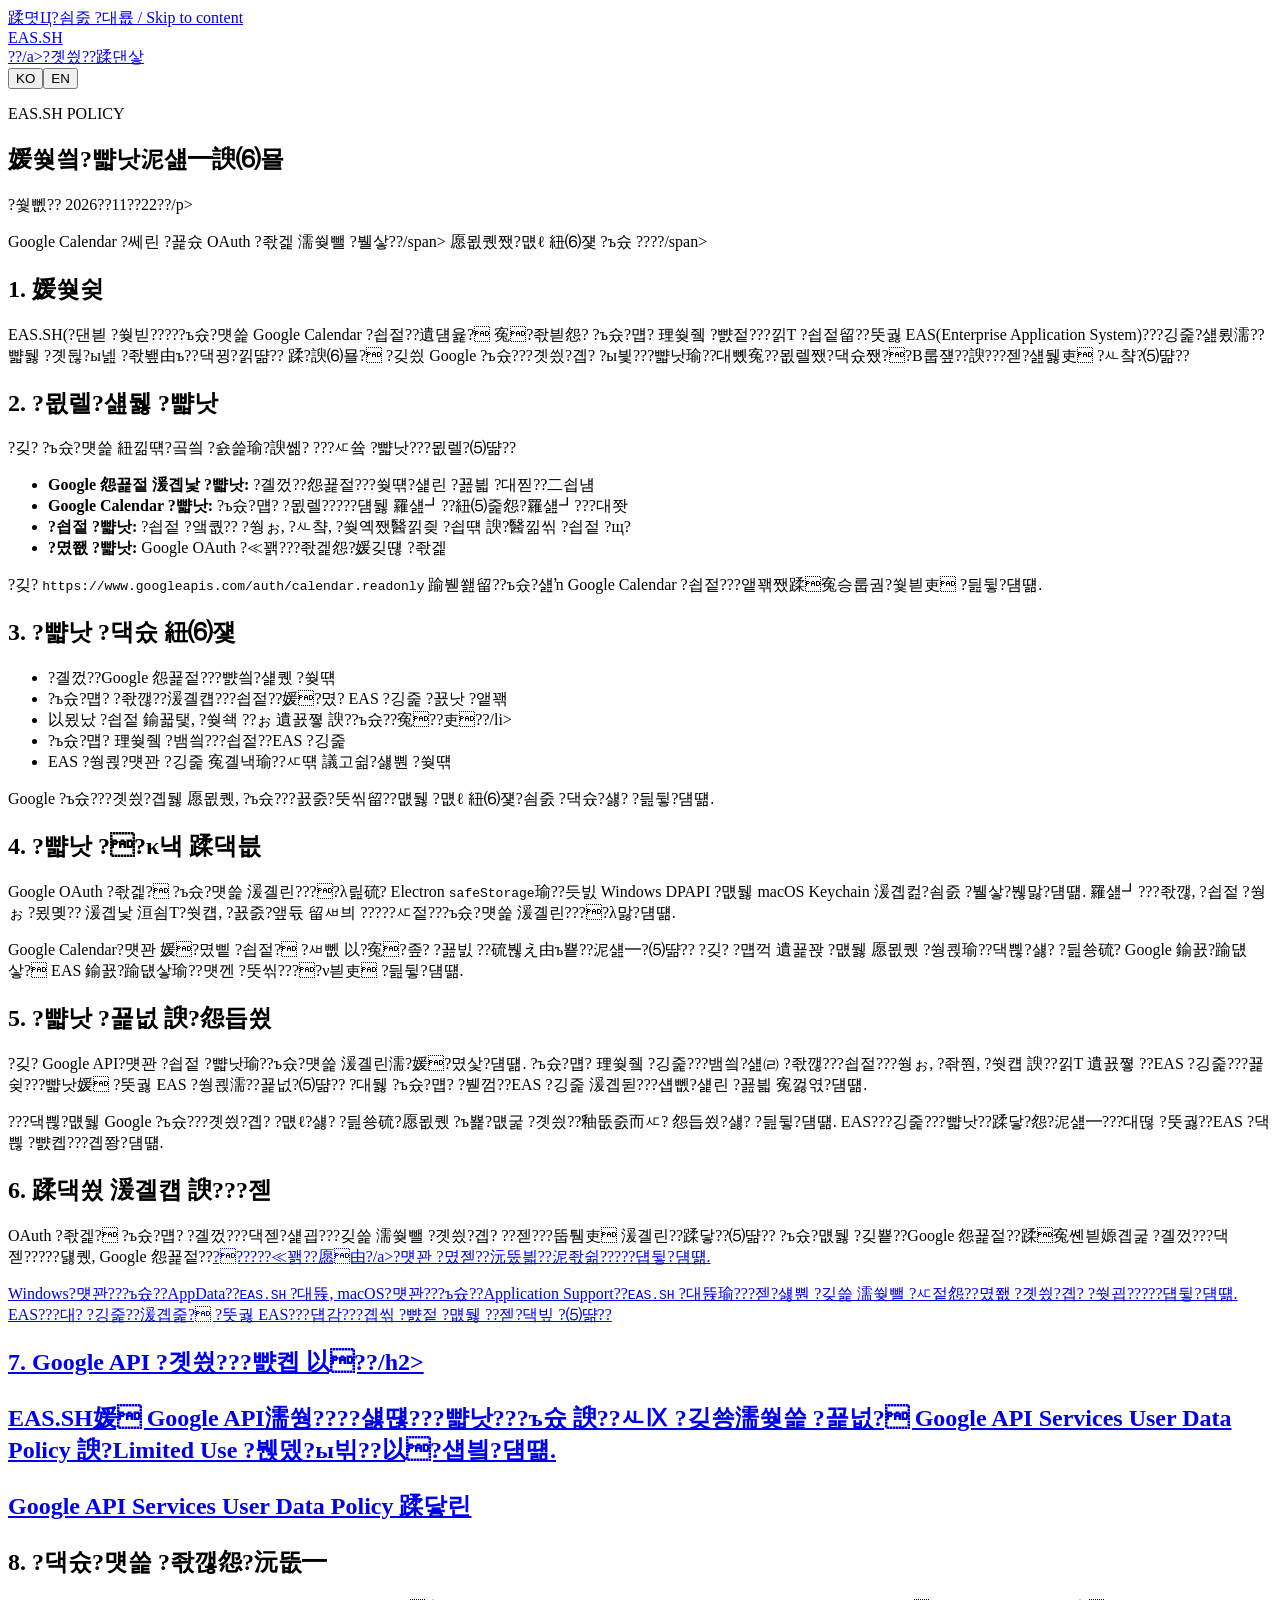
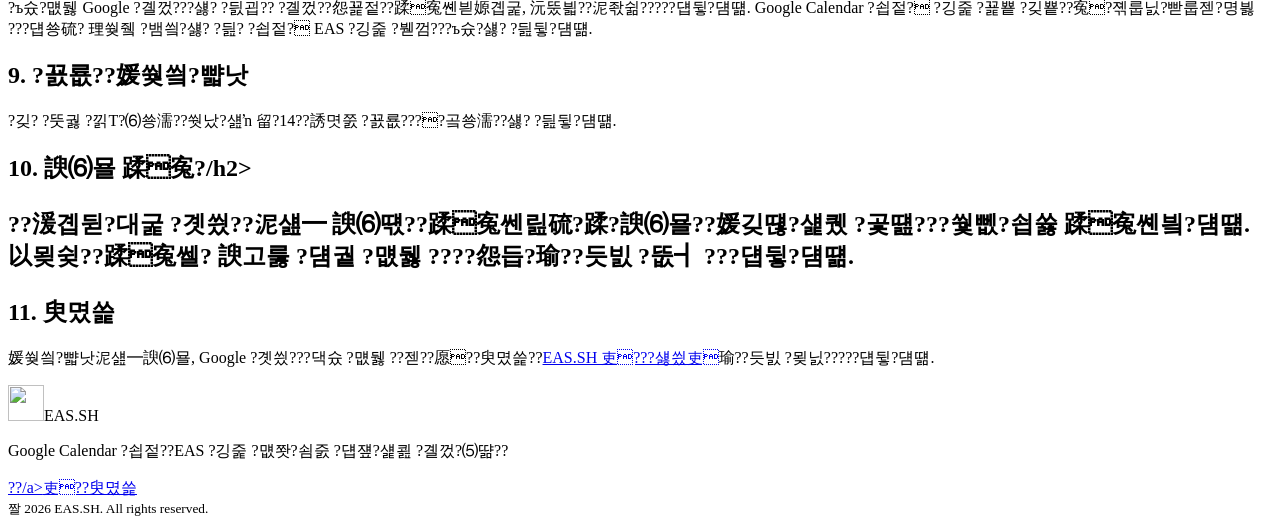
==== privacy/index.html @ 0709ac8d "Publish bilingual EAS.SH privacy policy" ====
<!doctype html>
<html lang="ko">
<head>
  <meta charset="utf-8">
  <meta name="viewport" content="width=device-width, initial-scale=1">
  <meta name="description" content="EAS.SH 媛쒖씤?뺣낫泥섎━諛⑹묠 諛?Privacy Policy">
  <meta name="theme-color" content="#071b48">
  <title>媛쒖씤?뺣낫泥섎━諛⑹묠 쨌 Privacy Policy ??EAS.SH</title>
  <link rel="icon" href="../assets/eas-sh.png">
  <link rel="stylesheet" href="../styles.css">
  <script defer src="../site.js"></script>
</head>
<body class="policy-page">
  <a class="skip-link" href="#main">蹂몃Ц?쇰줈 ?대룞 / Skip to content</a>
  <header class="site-header">
    <a class="brand" href="../" aria-label="EAS.SH ??><img src="../assets/eas-sh.png" alt="" width="42" height="42"><span>EAS.SH</span></a>
    <nav aria-label="二쇱슂 硫붾돱"><a href="../" data-ko="?? data-en="Home">??/a><a href="../#security" data-ko="?곗씠??蹂댄샇" data-en="Data protection">?곗씠??蹂댄샇</a></nav>
    <div class="language-switch" role="group" aria-label="Language"><button type="button" data-set-language="ko" aria-pressed="true">KO</button><button type="button" data-set-language="en" aria-pressed="false">EN</button></div>
  </header>

  <main id="main" class="policy-shell">
    <aside class="policy-aside">
      <p class="eyebrow">EAS.SH POLICY</p>
      <h1 data-ko="媛쒖씤?뺣낫泥섎━諛⑹묠" data-en="Privacy Policy">媛쒖씤?뺣낫泥섎━諛⑹묠</h1>
      <p data-ko="?쒗뻾?? 2026??11??22?? data-en="Effective: November 22, 2026">?쒗뻾?? 2026??11??22??/p>
      <div class="policy-summary">
        <span data-ko="Google Calendar ?쎄린 ?꾩슜" data-en="Read-only Google Calendar">Google Calendar ?쎄린 ?꾩슜</span>
        <span data-ko="OAuth ?좏겙 濡쒖뺄 ?뷀샇?? data-en="Locally encrypted OAuth token">OAuth ?좏겙 濡쒖뺄 ?뷀샇??/span>
        <span data-ko="愿묎퀬쨌?먮ℓ 紐⑹쟻 ?ъ슜 ???? data-en="No advertising or sale of data">愿묎퀬쨌?먮ℓ 紐⑹쟻 ?ъ슜 ????/span>
      </div>
    </aside>

    <article class="policy-content" data-language="ko">
      <section><h2>1. 媛쒖슂</h2><p>EAS.SH(?댄븯 ?쒖빋?????ъ슜?먯쓽 Google Calendar ?쇱젙??遺덈윭? 寃?좏븯怨? ?ъ슜?먭? 理쒖쥌 ?뺤젙???낅Т ?쇱젙留??뚯궗 EAS(Enterprise Application System)???깅줉?섎룄濡??뺣뒗 ?곗뒪?ы넲 ?좏뵆由ъ??댁뀡?낅땲?? 蹂?諛⑹묠? ?깆씠 Google ?ъ슜???곗씠?곕? ?ы븿???뺣낫瑜??대뼸寃??묎렐쨌?댁슜쨌??Β룹쟾??諛???젣?섎뒗吏 ?ㅻ챸?⑸땲??</p></section>
      <section><h2>2. ?묎렐?섎뒗 ?뺣낫</h2><p>?깆? ?ъ슜?먯쓽 紐낆떆?곸씤 ?숈쓽瑜?諛쏆? ???ㅼ쓬 ?뺣낫???묎렐?⑸땲??</p><ul><li><strong>Google 怨꾩젙 湲곕낯 ?뺣낫:</strong> ?곌껐??怨꾩젙???쒖떆?섍린 ?꾪븳 ?대찓??二쇱냼</li><li><strong>Google Calendar ?뺣낫:</strong> ?ъ슜?먭? ?묎렐?????덈뒗 罹섎┛??紐⑸줉怨?罹섎┛???대쫫</li><li><strong>?쇱젙 ?뺣낫:</strong> ?쇱젙 ?앸퀎?? ?쒕ぉ, ?ㅻ챸, ?쒖옉쨌醫낅즺 ?쇱떆 諛?醫낆씪 ?쇱젙 ?щ?</li><li><strong>?몄쬆 ?뺣낫:</strong> Google OAuth ?≪꽭???좏겙怨?媛깆떊 ?좏겙</li></ul><p>?깆? <code>https://www.googleapis.com/auth/calendar.readonly</code> 踰붿쐞留??ъ슜?섎ŉ Google Calendar ?쇱젙???앹꽦쨌蹂寃승룹궘?쒗븯吏 ?딆뒿?덈떎.</p></section>
      <section><h2>3. ?뺣낫 ?댁슜 紐⑹쟻</h2><ul><li>?곌껐??Google 怨꾩젙???뺤씤?섍퀬 ?쒖떆</li><li>?ъ슜?먭? ?좏깮??湲곌컙???쇱젙??媛?몄? EAS ?깅줉 ?꾨낫 ?앹꽦</li><li>以묐났 ?쇱젙 鍮꾧탳, ?쒖쇅 ??ぉ 遺꾨쪟 諛??ъ슜??寃??吏??/li><li>?ъ슜?먭? 理쒖쥌 ?뱀씤???쇱젙??EAS ?깅줉</li><li>EAS ?쒕쾭?먯꽌 ?깅줉 寃곌낵瑜??ㅼ떆 議고쉶?섏뿬 ?쒖떆</li></ul><p>Google ?ъ슜???곗씠?곕뒗 愿묎퀬, ?ъ슜???꾨줈?뚯씪留??먮뒗 ?먮ℓ 紐⑹쟻?쇰줈 ?댁슜?섏? ?딆뒿?덈떎.</p></section>
      <section><h2>4. ?뺣낫 ??κ낵 蹂댁븞</h2><p>Google OAuth ?좏겙? ?ъ슜?먯쓽 湲곌린????λ릺硫? Electron <code>safeStorage</code>瑜??듯빐 Windows DPAPI ?먮뒗 macOS Keychain 湲곕컲?쇰줈 ?뷀샇?붾맗?덈떎. 罹섎┛???좏깮, ?쇱젙 ?쒕ぉ ?묐몢?? 湲곕낯 洹쇰Т?쒓컙, ?꾨줈?앺듃 留ㅽ븨 ?????ㅼ젙???ъ슜?먯쓽 湲곌린????λ맗?덈떎.</p><p>Google Calendar?먯꽌 媛?몄삩 ?쇱젙? ?ㅽ뻾 以?寃?좊? ?꾪빐 ??硫붾え由ъ뿉??泥섎━?⑸땲?? ?깆? ?먭꺽 遺꾩꽍 ?먮뒗 愿묎퀬 ?쒕쾭瑜??댁쁺?섏? ?딆쑝硫? Google 鍮꾨?踰덊샇? EAS 鍮꾨?踰덊샇瑜??먯껜 ?뚯씪????ν븯吏 ?딆뒿?덈떎.</p></section>
      <section><h2>5. ?뺣낫 ?꾩넚 諛?怨듭쑀</h2><p>?깆? Google API?먯꽌 ?쇱젙 ?뺣낫瑜??ъ슜?먯쓽 湲곌린濡?媛?몄샃?덈떎. ?ъ슜?먭? 理쒖쥌 ?깅줉???뱀씤?섎㈃ ?좏깮???쇱젙???쒕ぉ, ?좎쭨, ?쒓컙 諛??낅Т 遺꾨쪟 ??EAS ?깅줉???꾩슂???뺣낫媛 ?뚯궗 EAS ?쒕쾭濡??꾩넚?⑸땲?? ?대뒗 ?ъ슜?먭? ?붿껌??EAS ?깅줉 湲곕뒫???섑뻾?섍린 ?꾪븳 寃껋엯?덈떎.</p><p>???댁쁺?먮뒗 Google ?ъ슜???곗씠?곕? ?먮ℓ?섏? ?딆쑝硫?愿묎퀬 ?ъ뾽?먮굹 ?곗씠??釉뚮줈而ㅼ? 怨듭쑀?섏? ?딆뒿?덈떎. EAS???깅줉???뺣낫??蹂닿?怨?泥섎━???대떦 ?뚯궗??EAS ?댁쁺 ?뺤콉???곕쫭?덈떎.</p></section>
      <section><h2>6. 蹂댁쑀 湲곌컙 諛???젣</h2><p>OAuth ?좏겙? ?ъ슜?먭? ?곌껐???댁젣?섍굅???깆쓽 濡쒖뺄 ?곗씠?곕? ??젣???뚭퉴吏 湲곌린??蹂닿??⑸땲?? ?ъ슜?먮뒗 ?깆뿉??Google 怨꾩젙??蹂寃쏀븯嫄곕굹 ?곌껐???댁젣?????덇퀬, Google 怨꾩젙??<a href="https://myaccount.google.com/permissions">??????≪꽭??愿由?/a>?먯꽌 ?몄젣??沅뚰븳??泥좏쉶?????덉뒿?덈떎.</p><p>Windows?먯꽌???ъ슜??AppData??<code>EAS.SH</code> ?대뜑, macOS?먯꽌???ъ슜??Application Support??<code>EAS.SH</code> ?대뜑瑜???젣?섏뿬 ?깆쓽 濡쒖뺄 ?ㅼ젙怨??몄쬆 ?곗씠?곕? ?쒓굅?????덉뒿?덈떎. EAS???대? ?깅줉??湲곕줉? ?뚯궗 EAS???덉감???곕씪 ?뺤젙 ?먮뒗 ??젣?댁빞 ?⑸땲??</p></section>
      <section><h2>7. Google API ?곗씠???뺤콉 以??/h2><p>EAS.SH媛 Google API濡쒕????섏떊???뺣낫???ъ슜 諛??ㅻⅨ ?깆쑝濡쒖쓽 ?꾩넚? Google API Services User Data Policy 諛?Limited Use ?붽뎄?ы빆??以?섑빀?덈떎.</p><p><a href="https://developers.google.com/terms/api-services-user-data-policy">Google API Services User Data Policy 蹂닿린</a></p></section>
      <section><h2>8. ?댁슜?먯쓽 ?좏깮怨?沅뚮━</h2><p>?ъ슜?먮뒗 Google ?곌껐???섏? ?딄굅?? ?곌껐??怨꾩젙??蹂寃쏀븯嫄곕굹, 沅뚰븳??泥좏쉶?????덉뒿?덈떎. Google Calendar ?쇱젙? ?깅줉 ?꾩뿉 ?깆뿉??寃?졖룹닔?빧룹젣?명븷 ???덉쑝硫? 理쒖쥌 ?뱀씤?섏? ?딆? ?쇱젙? EAS ?깅줉 ?붿껌???ъ슜?섏? ?딆뒿?덈떎.</p></section>
      <section><h2>9. ?꾨룞??媛쒖씤?뺣낫</h2><p>?깆? ?뚯궗 ?낅Т?⑹쑝濡??쒓났?섎ŉ 留?14??誘몃쭔 ?꾨룞????곸쑝濡??섏? ?딆뒿?덈떎.</p></section>
      <section><h2>10. 諛⑹묠 蹂寃?/h2><p>??湲곕뒫?대굹 ?곗씠??泥섎━ 諛⑹떇??蹂寃쎈릺硫?蹂?諛⑹묠??媛깆떊?섍퀬 ?곷떒???쒗뻾?쇱쓣 蹂寃쏀빀?덈떎. 以묒슂??蹂寃쎌? 諛고룷 ?덈궡 ?먮뒗 ????怨듭?瑜??듯빐 ?뚮┫ ???덉뒿?덈떎.</p></section>
      <section><h2>11. 臾몄쓽</h2><p>媛쒖씤?뺣낫泥섎━諛⑹묠, Google ?곗씠???댁슜 ?먮뒗 ??젣??愿??臾몄쓽??<a href="https://github.com/yurimheo/EAS-SH-Docs/issues">EAS.SH 吏???섏씠吏</a>瑜??듯빐 ?묒닔?????덉뒿?덈떎.</p></section>
    </article>

    <article class="policy-content" data-language="en" hidden>
      <section><h2>1. Overview</h2><p>EAS.SH (the ?쏛pp?? is a desktop application that helps users import and review Google Calendar events and submit only the work schedules they explicitly approve to their company Enterprise Application System (?쏣AS??. This Policy explains how the App accesses, uses, stores, transfers, and deletes information, including Google user data.</p></section>
      <section><h2>2. Information We Access</h2><p>After the user provides explicit consent, the App accesses:</p><ul><li><strong>Basic Google account information:</strong> the email address used to identify the connected account</li><li><strong>Google Calendar information:</strong> calendar lists and names available to the user</li><li><strong>Event information:</strong> event identifiers, titles, descriptions, start and end times, and all-day status</li><li><strong>Authentication information:</strong> Google OAuth access and refresh tokens</li></ul><p>The App uses only the <code>https://www.googleapis.com/auth/calendar.readonly</code> scope and does not create, modify, or delete Google Calendar events.</p></section>
      <section><h2>3. How We Use Information</h2><ul><li>Identify and display the connected Google account</li><li>Import events from a user-selected calendar and date range</li><li>Prepare EAS candidates and assist with duplicate checks, exclusions, and review</li><li>Submit schedules expressly approved by the user to EAS</li><li>Retrieve and display the resulting registration status from EAS</li></ul><p>Google user data is not used for advertising, user profiling, or sale.</p></section>
      <section><h2>4. Storage and Security</h2><p>Google OAuth tokens are stored on the user?셲 device and encrypted through Electron <code>safeStorage</code>, backed by Windows DPAPI or macOS Keychain. App preferences?봧ncluding the selected calendar, event prefix, default working hours, and project mappings?봞re also stored on the user?셲 device.</p><p>Imported Google Calendar events are processed in application memory for review during use. The App does not operate analytics or advertising servers and does not save Google or EAS passwords in its own files.</p></section>
      <section><h2>5. Transfers and Sharing</h2><p>The App retrieves event data from Google APIs directly to the user?셲 device. When the user approves final submission, information required for EAS registration?봲uch as the selected event title, date, time, and work classification?봧s transferred to the company EAS server to perform the function requested by the user.</p><p>Google user data is not sold or shared with advertisers or data brokers. Information registered in EAS is retained and processed under the applicable company EAS policy.</p></section>
      <section><h2>6. Retention and Deletion</h2><p>OAuth tokens remain on the device until the user disconnects the account or removes the App?셲 local data. Users can change or disconnect their Google account in the App and revoke access at any time through <a href="https://myaccount.google.com/permissions">Google Account third-party access settings</a>.</p><p>To remove local settings and authentication data, delete the <code>EAS.SH</code> folder under the user?셲 AppData directory on Windows or Application Support directory on macOS. Records already submitted to EAS must be corrected or deleted under the company?셲 EAS process.</p></section>
      <section><h2>7. Google API Data Policy</h2><p>EAS.SH?셲 use and transfer to any other app of information received from Google APIs will adhere to the Google API Services User Data Policy, including the Limited Use requirements.</p><p><a href="https://developers.google.com/terms/api-services-user-data-policy">View the Google API Services User Data Policy</a></p></section>
      <section><h2>8. User Choice and Control</h2><p>Users may choose not to connect Google, change the connected account, or revoke access. Calendar events can be reviewed, edited, or excluded before registration. Events that the user does not finally approve are not used in an EAS submission request.</p></section>
      <section><h2>9. Children?셲 Privacy</h2><p>The App is provided for workplace use and is not directed to children under 14.</p></section>
      <section><h2>10. Changes to This Policy</h2><p>If App functionality or data practices change, this Policy will be updated and the effective date above will be revised. Material changes may also be communicated through distribution notices or in-App messaging.</p></section>
      <section><h2>11. Contact</h2><p>Questions about this Policy, Google data use, or deletion requests can be submitted through the <a href="https://github.com/yurimheo/EAS-SH-Docs/issues">EAS.SH support page</a>.</p></section>
    </article>
  </main>

  <footer>
    <div class="brand"><img src="../assets/eas-sh.png" alt="" width="36" height="36"><span>EAS.SH</span></div>
    <p data-ko="Google Calendar ?쇱젙??EAS ?깅줉 ?먮쫫?쇰줈 ?덉쟾?섍쾶 ?곌껐?⑸땲??" data-en="A careful bridge from Google Calendar to your EAS workflow.">Google Calendar ?쇱젙??EAS ?깅줉 ?먮쫫?쇰줈 ?덉쟾?섍쾶 ?곌껐?⑸땲??</p>
    <div><a href="../" data-ko="?? data-en="Home">??/a><a href="https://github.com/yurimheo/EAS-SH-Docs/issues" data-ko="吏??臾몄쓽" data-en="Support">吏??臾몄쓽</a></div>
    <small>짤 2026 EAS.SH. All rights reserved.</small>
  </footer>
</body>
</html>
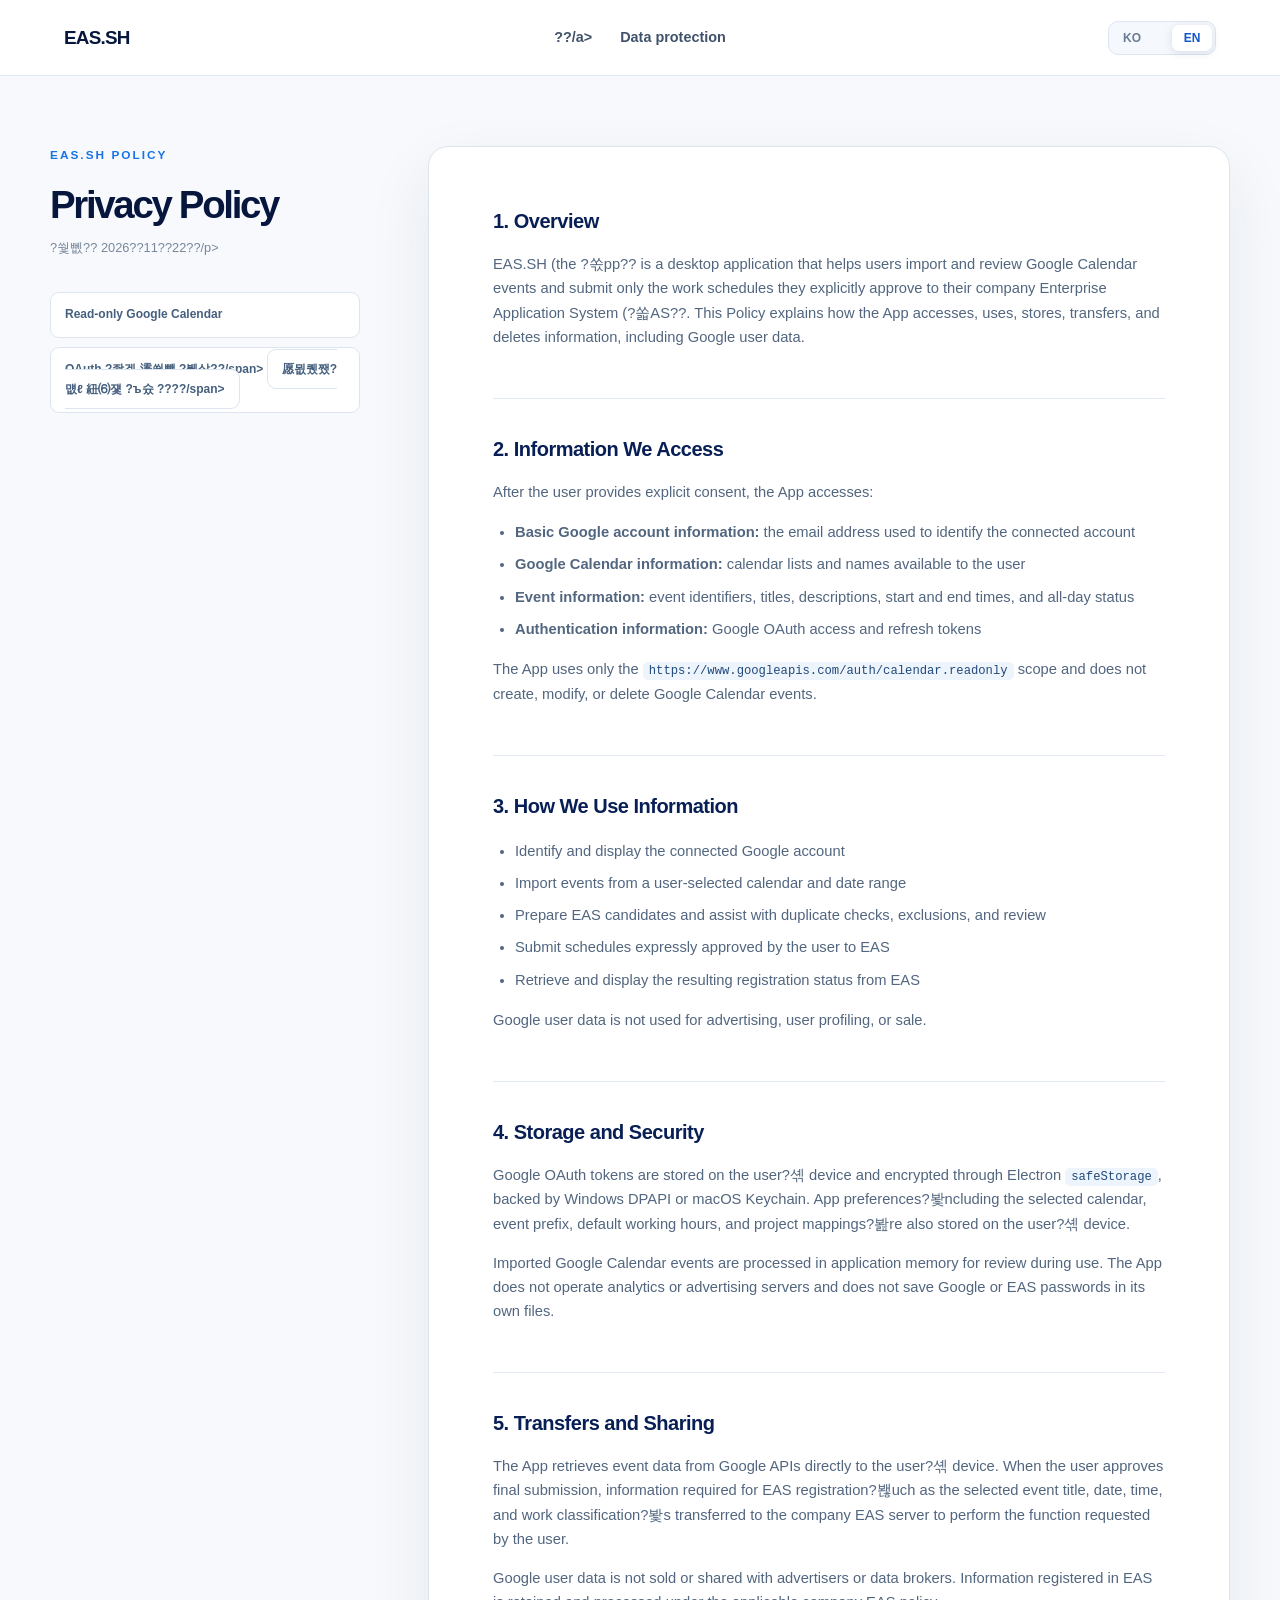
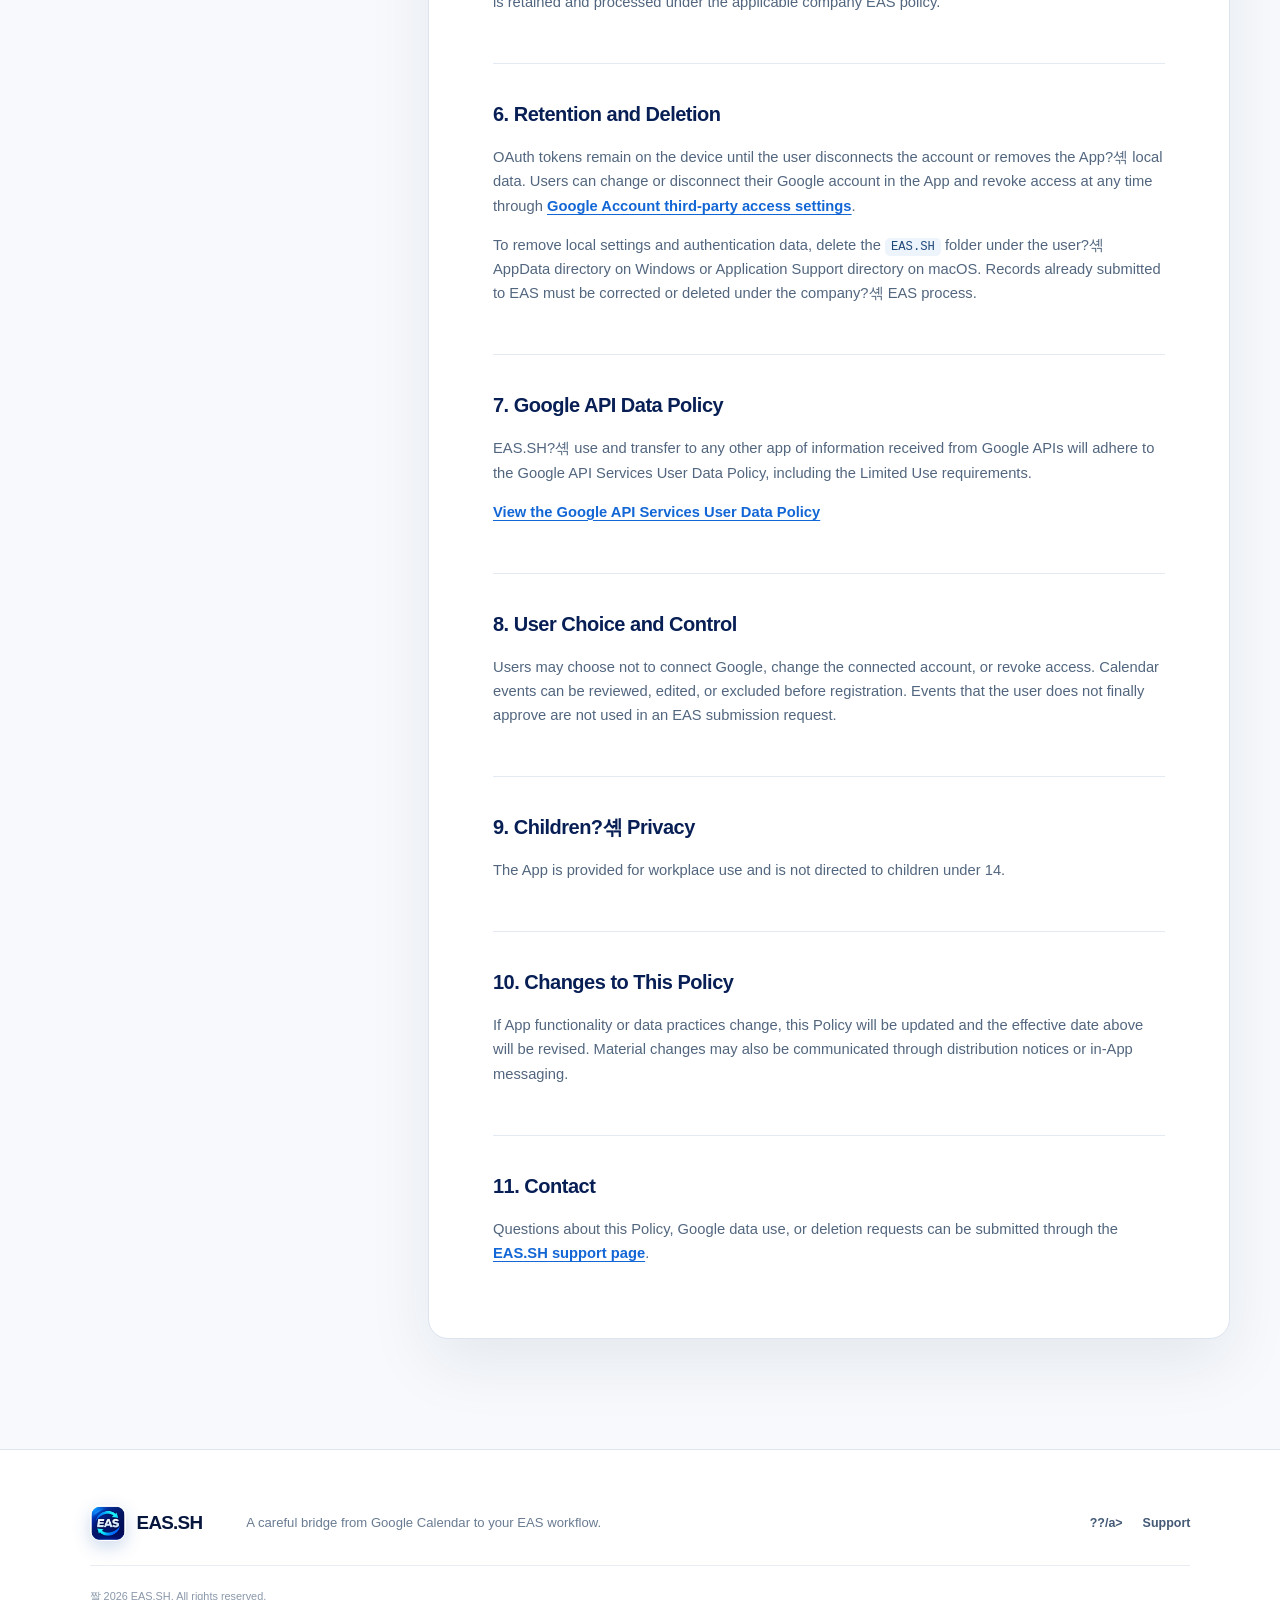
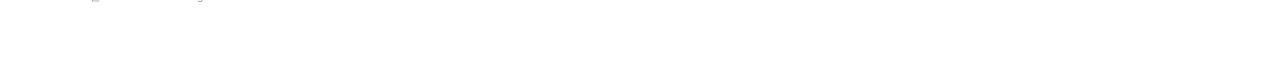
==== commit 622c1580: "Configure custom domain in privacy/index.html" ====
--- a/privacy/index.html
+++ b/privacy/index.html
@@ -6,6 +6,7 @@
   <meta name="description" content="EAS.SH 媛쒖씤?뺣낫泥섎━諛⑹묠 諛?Privacy Policy">
   <meta name="theme-color" content="#071b48">
   <title>媛쒖씤?뺣낫泥섎━諛⑹묠 쨌 Privacy Policy ??EAS.SH</title>
+  <link rel="canonical" href="https://eas.lumaroom.life/privacy/">
   <link rel="icon" href="../assets/eas-sh.png">
   <link rel="stylesheet" href="../styles.css">
   <script defer src="../site.js"></script>
--- a/styles.css
+++ b/styles.css
@@ -0,0 +1,106 @@
+:root {
+  color-scheme: light;
+  --navy-950: #06163d;
+  --navy-900: #081f55;
+  --blue-700: #1257c5;
+  --blue-600: #1873e8;
+  --cyan-400: #2de3e8;
+  --ink: #102240;
+  --muted: #5d6f89;
+  --line: #dce5f0;
+  --paper: #f7f9fc;
+  --white: #fff;
+  --shadow: 0 28px 80px rgba(3, 23, 65, .16);
+  font-family: Inter, Pretendard, "Segoe UI", Apple SD Gothic Neo, sans-serif;
+}
+
+* { box-sizing: border-box; }
+html { scroll-behavior: smooth; }
+body { margin: 0; background: var(--white); color: var(--ink); font-size: 16px; line-height: 1.65; }
+a { color: inherit; }
+button, a { -webkit-tap-highlight-color: transparent; }
+.skip-link { position: fixed; z-index: 100; top: 8px; left: 8px; padding: 10px 14px; transform: translateY(-150%); border-radius: 8px; background: #fff; color: #071b48; font-weight: 800; }
+.skip-link:focus { transform: translateY(0); }
+.site-header { position: sticky; z-index: 20; top: 0; min-height: 76px; padding: 0 clamp(24px, 5vw, 80px); display: grid; grid-template-columns: 1fr auto 1fr; align-items: center; gap: 32px; border-bottom: 1px solid rgba(219, 229, 241, .82); background: rgba(255, 255, 255, .9); backdrop-filter: blur(18px); }
+.brand { display: inline-flex; align-items: center; gap: 11px; color: var(--navy-950); font-size: 1.18rem; font-weight: 900; letter-spacing: -.04em; text-decoration: none; }
+.brand img { border-radius: 11px; box-shadow: 0 6px 18px rgba(11, 68, 159, .2); }
+.site-header nav { display: flex; align-items: center; gap: 28px; }
+.site-header nav a { color: #40516a; font-size: .9rem; font-weight: 700; text-decoration: none; }
+.site-header nav a:hover, .site-header nav a:focus-visible { color: var(--blue-600); }
+.language-switch { justify-self: end; padding: 3px; display: flex; border: 1px solid var(--line); border-radius: 10px; background: #f5f8fc; }
+.language-switch button { min-width: 40px; padding: 6px 8px; border: 0; border-radius: 7px; background: transparent; color: #6b7c94; font-size: .75rem; font-weight: 900; cursor: pointer; }
+.language-switch button[aria-pressed="true"] { background: #fff; color: var(--blue-700); box-shadow: 0 2px 8px rgba(20, 52, 101, .12); }
+
+.hero { position: relative; min-height: 700px; padding: 110px clamp(24px, 7vw, 116px) 92px; display: grid; grid-template-columns: minmax(0, .88fr) minmax(520px, 1.12fr); align-items: center; gap: clamp(52px, 7vw, 110px); overflow: hidden; background: radial-gradient(circle at 91% 16%, rgba(45, 227, 232, .14), transparent 28%), linear-gradient(145deg, #fbfdff 0%, #f4f8fd 58%, #eef6ff 100%); }
+.hero::before { content: ""; position: absolute; width: 380px; height: 380px; left: -260px; bottom: -150px; border: 64px solid rgba(17, 112, 228, .06); border-radius: 50%; }
+.hero-copy { position: relative; z-index: 2; max-width: 650px; }
+.eyebrow { margin: 0 0 18px; color: var(--blue-600); font-size: .74rem; font-weight: 900; letter-spacing: .17em; }
+h1, h2, h3, p { margin-top: 0; }
+.hero h1 { margin-bottom: 28px; color: var(--navy-950); font-size: clamp(3rem, 5.2vw, 5.6rem); line-height: 1.04; letter-spacing: -.065em; }
+.hero h1 em { color: var(--blue-600); font-style: normal; }
+.hero-lead { max-width: 600px; margin-bottom: 34px; color: #4e617b; font-size: clamp(1rem, 1.3vw, 1.18rem); line-height: 1.75; }
+.hero-actions { display: flex; flex-wrap: wrap; gap: 12px; }
+.button { min-height: 50px; padding: 13px 20px; display: inline-flex; align-items: center; justify-content: center; border-radius: 11px; font-size: .9rem; font-weight: 800; text-decoration: none; }
+.button.primary { background: var(--blue-600); color: #fff; box-shadow: 0 12px 30px rgba(24, 115, 232, .24); }
+.button.primary:hover { background: #0e61ce; }
+.button.secondary { border: 1px solid #cfdaea; background: rgba(255,255,255,.72); color: #2e4669; }
+.availability { margin: 28px 0 0; display: flex; align-items: center; gap: 8px; color: #697b93; font-size: .78rem; font-weight: 700; }
+.availability span { width: 8px; height: 8px; border-radius: 50%; background: #20bf88; box-shadow: 0 0 0 4px rgba(32,191,136,.13); }
+
+.product-visual { position: relative; z-index: 2; width: min(100%, 760px); justify-self: center; border: 1px solid rgba(174, 195, 221, .72); border-radius: 20px; background: #fff; box-shadow: var(--shadow); overflow: hidden; transform: perspective(1400px) rotateY(-3deg) rotateX(1deg); }
+.window-chrome { height: 46px; padding: 0 16px; display: flex; align-items: center; gap: 7px; border-bottom: 1px solid #dce5f1; background: #f4f7fb; }
+.window-chrome i { width: 9px; height: 9px; border-radius: 50%; background: #bbc8d9; }
+.window-chrome i:first-child { background: #ff7067; }.window-chrome i:nth-child(2) { background: #ffc75f; }.window-chrome i:nth-child(3) { background: #4dcc83; }
+.window-chrome span { margin-left: auto; color: #77879d; font-size: .68rem; font-weight: 800; letter-spacing: .08em; }
+.app-preview { min-height: 430px; display: grid; grid-template-columns: 82px 1fr; }
+.preview-side { padding: 24px 16px; display: flex; flex-direction: column; align-items: center; gap: 22px; background: linear-gradient(180deg, #071c4e, #06153c); }
+.preview-side img { margin-bottom: 16px; border-radius: 12px; }
+.preview-side span { width: 34px; height: 6px; border-radius: 4px; background: rgba(255,255,255,.16); }.preview-side span.active { background: var(--cyan-400); }
+.preview-main { padding: 38px 38px 28px; background: #f9fbfe; }
+.preview-main > p { margin-bottom: 6px; color: #5983b7; font-size: .65rem; font-weight: 900; letter-spacing: .14em; }
+.preview-main h2 { margin-bottom: 26px; color: var(--navy-950); font-size: 1.7rem; letter-spacing: -.04em; }
+.connection-row, .event-row, .preview-footer { padding: 15px 17px; display: flex; align-items: center; border: 1px solid #dce5f1; border-radius: 11px; background: #fff; }
+.connection-row { justify-content: space-between; color: #40516b; font-size: .76rem; font-weight: 800; }
+.connection-row span { display: flex; align-items: center; gap: 9px; }.connection-row b { width: 25px; height: 25px; display: grid; place-items: center; border-radius: 7px; background: #eef5ff; color: #2670d8; }.connection-row strong { color: #13976d; font-size: .68rem; }
+.date-grid { margin: 17px 0; display: grid; grid-template-columns: repeat(5, 1fr); gap: 7px; }
+.date-grid span { padding: 11px 5px; display: grid; justify-items: center; border: 1px solid #e0e7f1; border-radius: 9px; background: #fff; color: #8a98aa; font-size: .55rem; font-weight: 900; }.date-grid small { color: #304563; font-size: .9rem; }.date-grid .selected { border-color: #72a9ee; background: #edf5ff; color: #2470d7; }
+.event-row { gap: 12px; }.event-row > i { width: 4px; height: 42px; border-radius: 4px; background: #2a7be6; }.event-row > span { display: grid; }.event-row small { color: #8190a5; font-size: .6rem; }.event-row b { color: #213957; font-size: .76rem; }.event-row > strong { margin-left: auto; color: #168b67; font-size: .65rem; }
+.preview-footer { margin-top: 17px; justify-content: space-between; border-style: dashed; background: #f3f7fc; color: #718097; font-size: .68rem; }.preview-footer button { padding: 9px 15px; border: 0; border-radius: 8px; background: var(--blue-600); color: #fff; font-size: .68rem; font-weight: 800; }
+
+.principle-strip { padding: 25px clamp(24px, 7vw, 116px); display: grid; grid-template-columns: repeat(3, 1fr); gap: 0; background: var(--navy-950); color: #fff; }
+.principle-strip div { min-height: 66px; padding: 8px clamp(18px, 3vw, 46px); display: grid; align-content: center; border-right: 1px solid rgba(255,255,255,.14); }.principle-strip div:last-child { border: 0; }.principle-strip strong { color: #fff; font-size: 1.05rem; }.principle-strip span { color: #92a9cc; font-size: .75rem; }
+
+.section { padding: 110px clamp(24px, 7vw, 116px); }
+.section-heading { max-width: 780px; margin-bottom: 58px; }
+.section h2 { margin-bottom: 16px; color: var(--navy-950); font-size: clamp(2rem, 3.4vw, 3.3rem); line-height: 1.15; letter-spacing: -.05em; }
+.section-heading p:last-child, .platform p { color: var(--muted); }
+.steps { display: grid; grid-template-columns: repeat(4, 1fr); border-top: 1px solid var(--line); }
+.steps article { position: relative; min-height: 260px; padding: 34px 28px 20px 0; border-right: 1px solid var(--line); }.steps article:not(:first-child) { padding-left: 28px; }.steps article:last-child { border-right: 0; }.steps article > span { display: block; margin-bottom: 52px; color: #2877df; font-size: .77rem; font-weight: 900; }.steps h3 { margin-bottom: 12px; color: #152b4b; font-size: 1.2rem; }.steps p { color: #687a91; font-size: .9rem; }
+.security { padding-top: 0; }.security-panel { padding: clamp(38px, 6vw, 76px); display: grid; grid-template-columns: .8fr 1.2fr; align-items: center; gap: clamp(50px, 8vw, 120px); border-radius: 26px; background: linear-gradient(135deg, #071b4a, #0a2f73); color: #fff; overflow: hidden; }.security-panel h2 { color: #fff; }.security-copy > div > p { color: #adc0df; }.security-copy a { color: #59e2e8; font-weight: 800; text-underline-offset: 5px; }.data-map { position: relative; display: grid; grid-template-columns: 1fr .85fr 1fr .85fr 1fr; align-items: center; }.data-node { min-height: 150px; padding: 20px 10px; display: grid; place-items: center; align-content: center; border: 1px solid rgba(255,255,255,.16); border-radius: 16px; background: rgba(255,255,255,.08); text-align: center; box-shadow: 0 15px 35px rgba(0,0,0,.13); }.data-node b { width: 50px; height: 50px; margin-bottom: 10px; display: grid; place-items: center; border-radius: 13px; background: #fff; color: #2b70cc; font-size: 1.25rem; }.data-node img { margin-bottom: 10px; border-radius: 12px; }.data-node span { font-size: .78rem; font-weight: 800; }.data-node small { color: #9fb4d4; font-size: .62rem; }.data-node.eas b { background: #2ce0e6; color: #04205b; }.data-path { display: grid; justify-items: center; }.data-path span { width: 100%; height: 1px; background: linear-gradient(90deg, #4ea5eb, #2ce0e6); }.data-path em { margin-top: 8px; color: #90a9ce; font-size: .55rem; font-style: normal; text-align: center; }.data-path.approved span { background: linear-gradient(90deg, #2ce0e6, #4bd09e); }
+.platform { display: flex; align-items: center; justify-content: space-between; gap: 70px; border-top: 1px solid var(--line); background: #f8fafd; }.platform > div:first-child, .platform > div:nth-child(2) { max-width: 720px; }.platform-badges { display: flex; flex-wrap: wrap; justify-content: flex-end; gap: 12px; }.platform-badges span { min-width: 145px; padding: 17px 20px; border: 1px solid var(--line); border-radius: 12px; background: #fff; color: #2a3e5b; font-weight: 800; box-shadow: 0 8px 22px rgba(12,35,76,.06); }.platform-badges b { margin-right: 9px; color: var(--blue-600); font-size: 1.2rem; }
+
+footer { padding: 55px clamp(24px, 7vw, 116px); display: grid; grid-template-columns: auto 1fr auto; align-items: center; gap: 24px 44px; border-top: 1px solid var(--line); background: #fff; color: #697b92; }.brand + p { margin: 0; font-size: .82rem; }.brand ~ div { display: flex; gap: 20px; }.brand ~ div a { color: #435975; font-size: .78rem; font-weight: 800; text-decoration: none; }footer > small { grid-column: 1 / -1; padding-top: 22px; border-top: 1px solid #e8edf4; color: #8a98aa; font-size: .68rem; }
+
+.policy-page { background: var(--paper); }.policy-shell { width: min(1180px, calc(100% - 48px)); margin: 70px auto 110px; display: grid; grid-template-columns: 310px minmax(0, 1fr); align-items: start; gap: 68px; }.policy-aside { position: sticky; top: 118px; }.policy-aside h1 { margin-bottom: 12px; color: var(--navy-950); font-size: clamp(2.1rem, 3vw, 3.3rem); line-height: 1.08; letter-spacing: -.06em; }.policy-aside > p:not(.eyebrow) { color: #78879b; font-size: .8rem; }.policy-summary { margin-top: 34px; display: grid; gap: 9px; }.policy-summary span { padding: 12px 14px; border: 1px solid #dce5f0; border-radius: 9px; background: #fff; color: #45607e; font-size: .75rem; font-weight: 700; }.policy-content { padding: 58px clamp(28px, 5vw, 70px); border: 1px solid #dce4ef; border-radius: 20px; background: #fff; box-shadow: 0 24px 65px rgba(13, 35, 74, .08); }.policy-content section { padding: 0 0 34px; margin: 0 0 34px; border-bottom: 1px solid #e4eaf2; }.policy-content section:last-child { padding: 0; margin: 0; border: 0; }.policy-content h2 { margin-bottom: 14px; color: var(--navy-900); font-size: 1.25rem; letter-spacing: -.025em; }.policy-content p, .policy-content li { color: #52667f; font-size: .92rem; }.policy-content ul { padding-left: 22px; }.policy-content li { margin: 8px 0; }.policy-content a { color: #1266d5; font-weight: 700; text-underline-offset: 3px; }.policy-content code { padding: 2px 6px; border-radius: 5px; background: #eef4fb; color: #214a7b; font-size: .83em; overflow-wrap: anywhere; }
+
+@media (max-width: 1080px) {
+  .site-header { grid-template-columns: 1fr auto; }.site-header nav { display: none; }.language-switch { grid-column: 2; }
+  .hero { min-height: 0; grid-template-columns: 1fr; }.hero-copy { max-width: 750px; }.product-visual { width: min(100%, 760px); justify-self: start; transform: none; }
+  .steps { grid-template-columns: repeat(2, 1fr); }.steps article:nth-child(2) { border-right: 0; }.steps article:nth-child(n+3) { border-top: 1px solid var(--line); }
+  .security-panel { grid-template-columns: 1fr; }.data-map { max-width: 700px; }
+  .platform { align-items: flex-start; flex-direction: column; }.platform-badges { justify-content: flex-start; }
+}
+
+@media (max-width: 760px) {
+  .site-header { min-height: 66px; padding: 0 18px; }.brand img { width: 36px; height: 36px; }
+  .hero { padding: 78px 22px 64px; }.hero h1 { font-size: clamp(2.7rem, 13vw, 4.4rem); }.product-visual { border-radius: 14px; }.app-preview { grid-template-columns: 1fr; }.preview-side { display: none; }.preview-main { padding: 26px 18px 20px; }.date-grid span:nth-child(5) { display: none; }.date-grid { grid-template-columns: repeat(4, 1fr); }
+  .principle-strip { grid-template-columns: 1fr; padding: 14px 24px; }.principle-strip div { min-height: 72px; padding: 12px 0; border-right: 0; border-bottom: 1px solid rgba(255,255,255,.12); }
+  .section { padding: 80px 22px; }.section-heading { margin-bottom: 38px; }.steps { grid-template-columns: 1fr; }.steps article, .steps article:not(:first-child) { min-height: 0; padding: 26px 0; border-right: 0; border-top: 1px solid var(--line); }.steps article > span { margin-bottom: 24px; }.steps article:first-child { border-top: 0; }
+  .security { padding-top: 0; }.security-panel { padding: 42px 22px; border-radius: 18px; }.data-map { grid-template-columns: 1fr; gap: 10px; }.data-node { width: 100%; min-height: 120px; }.data-path { height: 55px; }.data-path span { width: 1px; height: 100%; }.data-path em { position: absolute; margin: 16px 0 0 125px; }
+  .platform-badges { width: 100%; }.platform-badges span { flex: 1; min-width: 135px; }
+  footer { grid-template-columns: 1fr; }.brand ~ div { justify-content: flex-start; }footer > small { grid-column: 1; }
+  .policy-shell { width: min(100% - 32px, 760px); margin: 48px auto 80px; grid-template-columns: 1fr; gap: 30px; }.policy-aside { position: static; }.policy-content { padding: 36px 22px; border-radius: 15px; }
+}
+
+@media (prefers-reduced-motion: reduce) { html { scroll-behavior: auto; } }
+
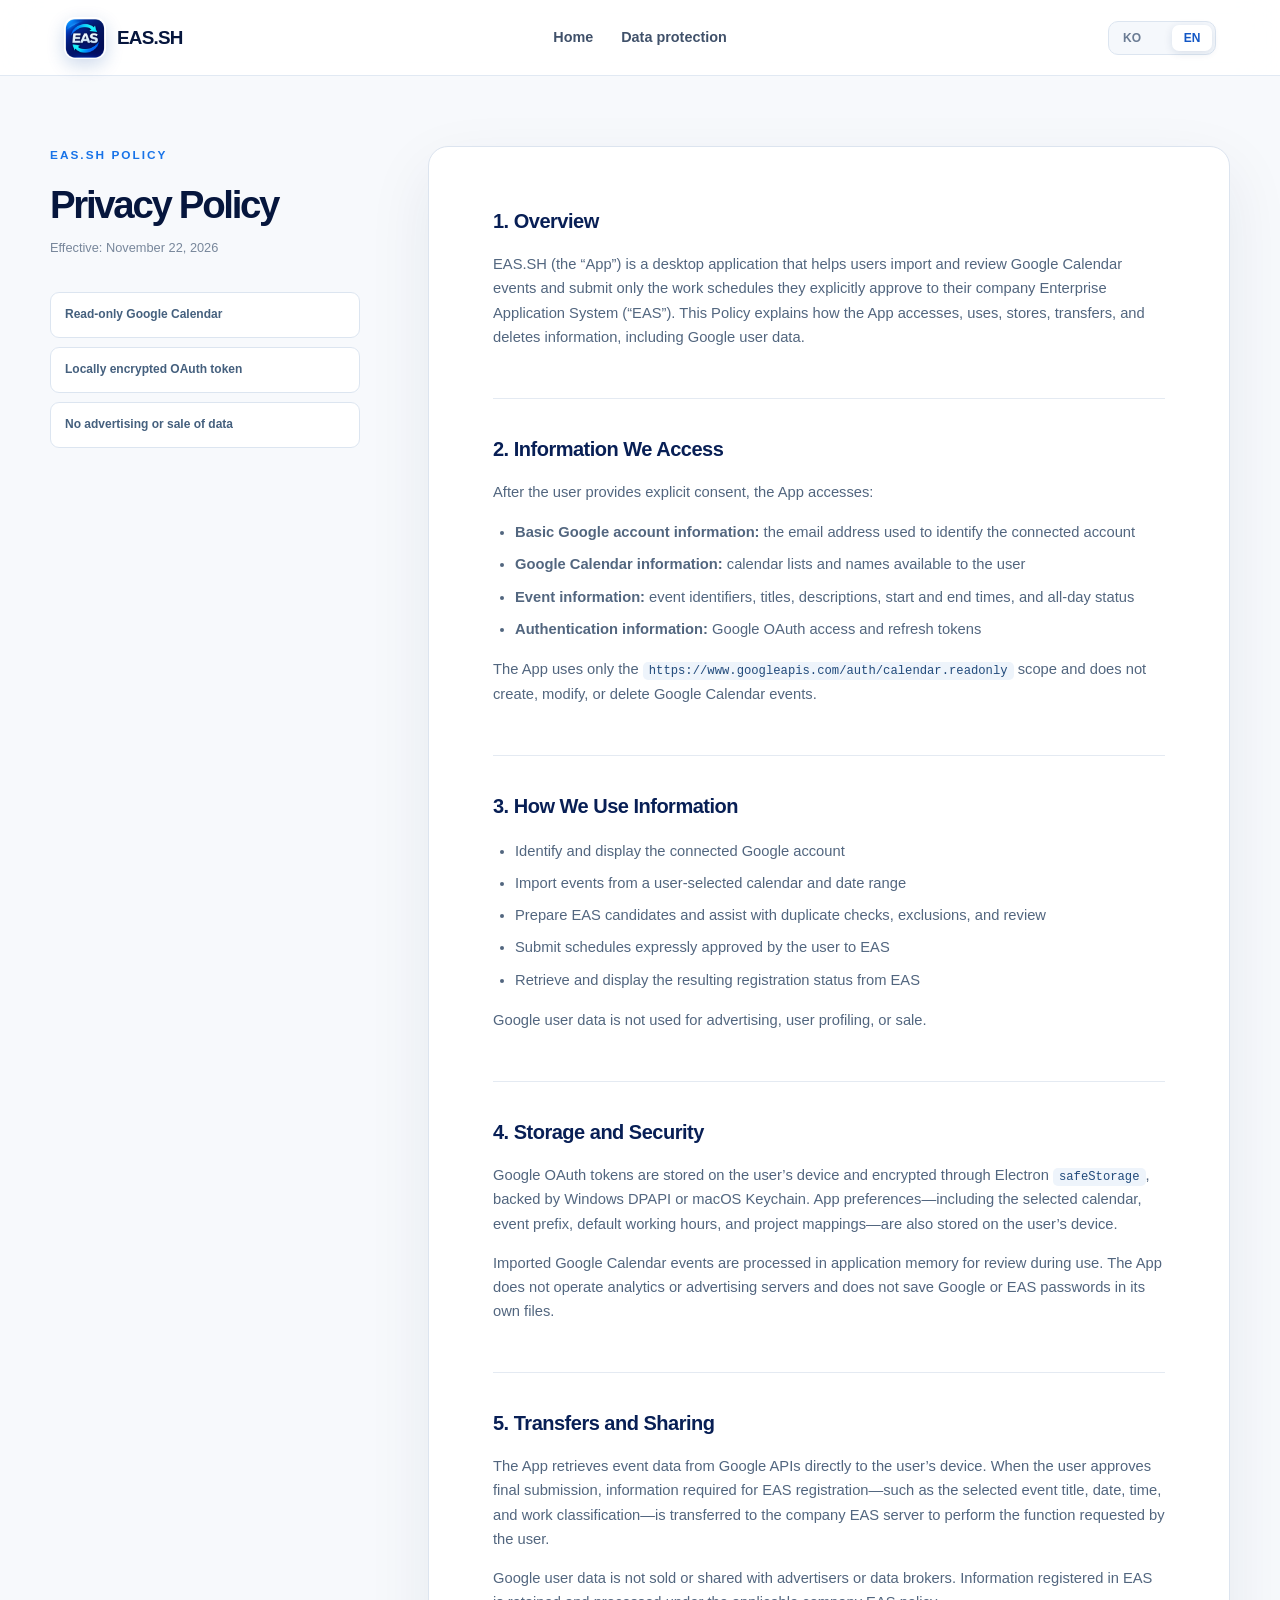
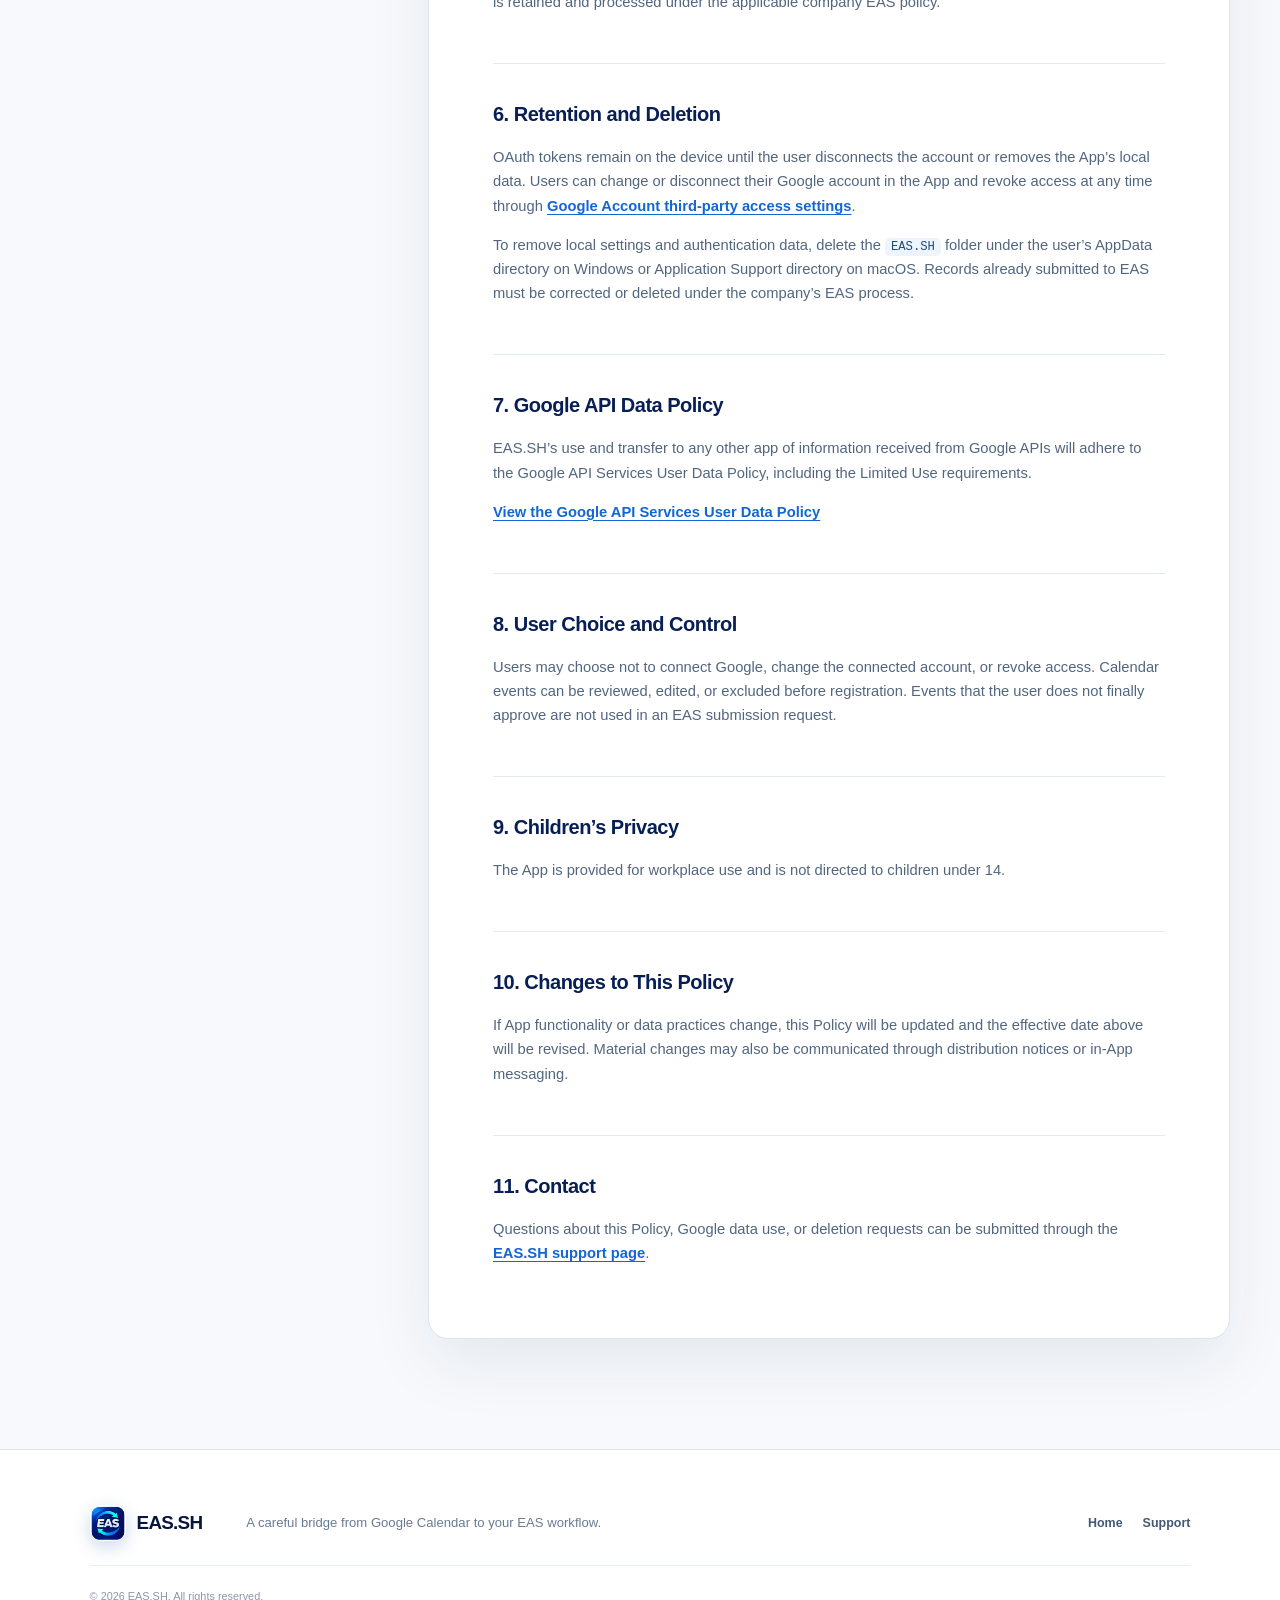
==== commit 067d21dc: "Restore UTF-8 Korean text in privacy/index.html" ====
--- a/privacy/index.html
+++ b/privacy/index.html
@@ -3,58 +3,58 @@
 <head>
   <meta charset="utf-8">
   <meta name="viewport" content="width=device-width, initial-scale=1">
-  <meta name="description" content="EAS.SH 媛쒖씤?뺣낫泥섎━諛⑹묠 諛?Privacy Policy">
+  <meta name="description" content="EAS.SH 개인정보처리방침 및 Privacy Policy">
   <meta name="theme-color" content="#071b48">
-  <title>媛쒖씤?뺣낫泥섎━諛⑹묠 쨌 Privacy Policy ??EAS.SH</title>
+  <title>개인정보처리방침 · Privacy Policy — EAS.SH</title>
   <link rel="canonical" href="https://eas.lumaroom.life/privacy/">
   <link rel="icon" href="../assets/eas-sh.png">
   <link rel="stylesheet" href="../styles.css">
   <script defer src="../site.js"></script>
 </head>
 <body class="policy-page">
-  <a class="skip-link" href="#main">蹂몃Ц?쇰줈 ?대룞 / Skip to content</a>
+  <a class="skip-link" href="#main">본문으로 이동 / Skip to content</a>
   <header class="site-header">
-    <a class="brand" href="../" aria-label="EAS.SH ??><img src="../assets/eas-sh.png" alt="" width="42" height="42"><span>EAS.SH</span></a>
-    <nav aria-label="二쇱슂 硫붾돱"><a href="../" data-ko="?? data-en="Home">??/a><a href="../#security" data-ko="?곗씠??蹂댄샇" data-en="Data protection">?곗씠??蹂댄샇</a></nav>
+    <a class="brand" href="../" aria-label="EAS.SH 홈"><img src="../assets/eas-sh.png" alt="" width="42" height="42"><span>EAS.SH</span></a>
+    <nav aria-label="주요 메뉴"><a href="../" data-ko="홈" data-en="Home">홈</a><a href="../#security" data-ko="데이터 보호" data-en="Data protection">데이터 보호</a></nav>
     <div class="language-switch" role="group" aria-label="Language"><button type="button" data-set-language="ko" aria-pressed="true">KO</button><button type="button" data-set-language="en" aria-pressed="false">EN</button></div>
   </header>
 
   <main id="main" class="policy-shell">
     <aside class="policy-aside">
       <p class="eyebrow">EAS.SH POLICY</p>
-      <h1 data-ko="媛쒖씤?뺣낫泥섎━諛⑹묠" data-en="Privacy Policy">媛쒖씤?뺣낫泥섎━諛⑹묠</h1>
-      <p data-ko="?쒗뻾?? 2026??11??22?? data-en="Effective: November 22, 2026">?쒗뻾?? 2026??11??22??/p>
+      <h1 data-ko="개인정보처리방침" data-en="Privacy Policy">개인정보처리방침</h1>
+      <p data-ko="시행일: 2026년 11월 22일" data-en="Effective: November 22, 2026">시행일: 2026년 11월 22일</p>
       <div class="policy-summary">
-        <span data-ko="Google Calendar ?쎄린 ?꾩슜" data-en="Read-only Google Calendar">Google Calendar ?쎄린 ?꾩슜</span>
-        <span data-ko="OAuth ?좏겙 濡쒖뺄 ?뷀샇?? data-en="Locally encrypted OAuth token">OAuth ?좏겙 濡쒖뺄 ?뷀샇??/span>
-        <span data-ko="愿묎퀬쨌?먮ℓ 紐⑹쟻 ?ъ슜 ???? data-en="No advertising or sale of data">愿묎퀬쨌?먮ℓ 紐⑹쟻 ?ъ슜 ????/span>
+        <span data-ko="Google Calendar 읽기 전용" data-en="Read-only Google Calendar">Google Calendar 읽기 전용</span>
+        <span data-ko="OAuth 토큰 로컬 암호화" data-en="Locally encrypted OAuth token">OAuth 토큰 로컬 암호화</span>
+        <span data-ko="광고·판매 목적 사용 안 함" data-en="No advertising or sale of data">광고·판매 목적 사용 안 함</span>
       </div>
     </aside>
 
     <article class="policy-content" data-language="ko">
-      <section><h2>1. 媛쒖슂</h2><p>EAS.SH(?댄븯 ?쒖빋?????ъ슜?먯쓽 Google Calendar ?쇱젙??遺덈윭? 寃?좏븯怨? ?ъ슜?먭? 理쒖쥌 ?뺤젙???낅Т ?쇱젙留??뚯궗 EAS(Enterprise Application System)???깅줉?섎룄濡??뺣뒗 ?곗뒪?ы넲 ?좏뵆由ъ??댁뀡?낅땲?? 蹂?諛⑹묠? ?깆씠 Google ?ъ슜???곗씠?곕? ?ы븿???뺣낫瑜??대뼸寃??묎렐쨌?댁슜쨌??Β룹쟾??諛???젣?섎뒗吏 ?ㅻ챸?⑸땲??</p></section>
-      <section><h2>2. ?묎렐?섎뒗 ?뺣낫</h2><p>?깆? ?ъ슜?먯쓽 紐낆떆?곸씤 ?숈쓽瑜?諛쏆? ???ㅼ쓬 ?뺣낫???묎렐?⑸땲??</p><ul><li><strong>Google 怨꾩젙 湲곕낯 ?뺣낫:</strong> ?곌껐??怨꾩젙???쒖떆?섍린 ?꾪븳 ?대찓??二쇱냼</li><li><strong>Google Calendar ?뺣낫:</strong> ?ъ슜?먭? ?묎렐?????덈뒗 罹섎┛??紐⑸줉怨?罹섎┛???대쫫</li><li><strong>?쇱젙 ?뺣낫:</strong> ?쇱젙 ?앸퀎?? ?쒕ぉ, ?ㅻ챸, ?쒖옉쨌醫낅즺 ?쇱떆 諛?醫낆씪 ?쇱젙 ?щ?</li><li><strong>?몄쬆 ?뺣낫:</strong> Google OAuth ?≪꽭???좏겙怨?媛깆떊 ?좏겙</li></ul><p>?깆? <code>https://www.googleapis.com/auth/calendar.readonly</code> 踰붿쐞留??ъ슜?섎ŉ Google Calendar ?쇱젙???앹꽦쨌蹂寃승룹궘?쒗븯吏 ?딆뒿?덈떎.</p></section>
-      <section><h2>3. ?뺣낫 ?댁슜 紐⑹쟻</h2><ul><li>?곌껐??Google 怨꾩젙???뺤씤?섍퀬 ?쒖떆</li><li>?ъ슜?먭? ?좏깮??湲곌컙???쇱젙??媛?몄? EAS ?깅줉 ?꾨낫 ?앹꽦</li><li>以묐났 ?쇱젙 鍮꾧탳, ?쒖쇅 ??ぉ 遺꾨쪟 諛??ъ슜??寃??吏??/li><li>?ъ슜?먭? 理쒖쥌 ?뱀씤???쇱젙??EAS ?깅줉</li><li>EAS ?쒕쾭?먯꽌 ?깅줉 寃곌낵瑜??ㅼ떆 議고쉶?섏뿬 ?쒖떆</li></ul><p>Google ?ъ슜???곗씠?곕뒗 愿묎퀬, ?ъ슜???꾨줈?뚯씪留??먮뒗 ?먮ℓ 紐⑹쟻?쇰줈 ?댁슜?섏? ?딆뒿?덈떎.</p></section>
-      <section><h2>4. ?뺣낫 ??κ낵 蹂댁븞</h2><p>Google OAuth ?좏겙? ?ъ슜?먯쓽 湲곌린????λ릺硫? Electron <code>safeStorage</code>瑜??듯빐 Windows DPAPI ?먮뒗 macOS Keychain 湲곕컲?쇰줈 ?뷀샇?붾맗?덈떎. 罹섎┛???좏깮, ?쇱젙 ?쒕ぉ ?묐몢?? 湲곕낯 洹쇰Т?쒓컙, ?꾨줈?앺듃 留ㅽ븨 ?????ㅼ젙???ъ슜?먯쓽 湲곌린????λ맗?덈떎.</p><p>Google Calendar?먯꽌 媛?몄삩 ?쇱젙? ?ㅽ뻾 以?寃?좊? ?꾪빐 ??硫붾え由ъ뿉??泥섎━?⑸땲?? ?깆? ?먭꺽 遺꾩꽍 ?먮뒗 愿묎퀬 ?쒕쾭瑜??댁쁺?섏? ?딆쑝硫? Google 鍮꾨?踰덊샇? EAS 鍮꾨?踰덊샇瑜??먯껜 ?뚯씪????ν븯吏 ?딆뒿?덈떎.</p></section>
-      <section><h2>5. ?뺣낫 ?꾩넚 諛?怨듭쑀</h2><p>?깆? Google API?먯꽌 ?쇱젙 ?뺣낫瑜??ъ슜?먯쓽 湲곌린濡?媛?몄샃?덈떎. ?ъ슜?먭? 理쒖쥌 ?깅줉???뱀씤?섎㈃ ?좏깮???쇱젙???쒕ぉ, ?좎쭨, ?쒓컙 諛??낅Т 遺꾨쪟 ??EAS ?깅줉???꾩슂???뺣낫媛 ?뚯궗 EAS ?쒕쾭濡??꾩넚?⑸땲?? ?대뒗 ?ъ슜?먭? ?붿껌??EAS ?깅줉 湲곕뒫???섑뻾?섍린 ?꾪븳 寃껋엯?덈떎.</p><p>???댁쁺?먮뒗 Google ?ъ슜???곗씠?곕? ?먮ℓ?섏? ?딆쑝硫?愿묎퀬 ?ъ뾽?먮굹 ?곗씠??釉뚮줈而ㅼ? 怨듭쑀?섏? ?딆뒿?덈떎. EAS???깅줉???뺣낫??蹂닿?怨?泥섎━???대떦 ?뚯궗??EAS ?댁쁺 ?뺤콉???곕쫭?덈떎.</p></section>
-      <section><h2>6. 蹂댁쑀 湲곌컙 諛???젣</h2><p>OAuth ?좏겙? ?ъ슜?먭? ?곌껐???댁젣?섍굅???깆쓽 濡쒖뺄 ?곗씠?곕? ??젣???뚭퉴吏 湲곌린??蹂닿??⑸땲?? ?ъ슜?먮뒗 ?깆뿉??Google 怨꾩젙??蹂寃쏀븯嫄곕굹 ?곌껐???댁젣?????덇퀬, Google 怨꾩젙??<a href="https://myaccount.google.com/permissions">??????≪꽭??愿由?/a>?먯꽌 ?몄젣??沅뚰븳??泥좏쉶?????덉뒿?덈떎.</p><p>Windows?먯꽌???ъ슜??AppData??<code>EAS.SH</code> ?대뜑, macOS?먯꽌???ъ슜??Application Support??<code>EAS.SH</code> ?대뜑瑜???젣?섏뿬 ?깆쓽 濡쒖뺄 ?ㅼ젙怨??몄쬆 ?곗씠?곕? ?쒓굅?????덉뒿?덈떎. EAS???대? ?깅줉??湲곕줉? ?뚯궗 EAS???덉감???곕씪 ?뺤젙 ?먮뒗 ??젣?댁빞 ?⑸땲??</p></section>
-      <section><h2>7. Google API ?곗씠???뺤콉 以??/h2><p>EAS.SH媛 Google API濡쒕????섏떊???뺣낫???ъ슜 諛??ㅻⅨ ?깆쑝濡쒖쓽 ?꾩넚? Google API Services User Data Policy 諛?Limited Use ?붽뎄?ы빆??以?섑빀?덈떎.</p><p><a href="https://developers.google.com/terms/api-services-user-data-policy">Google API Services User Data Policy 蹂닿린</a></p></section>
-      <section><h2>8. ?댁슜?먯쓽 ?좏깮怨?沅뚮━</h2><p>?ъ슜?먮뒗 Google ?곌껐???섏? ?딄굅?? ?곌껐??怨꾩젙??蹂寃쏀븯嫄곕굹, 沅뚰븳??泥좏쉶?????덉뒿?덈떎. Google Calendar ?쇱젙? ?깅줉 ?꾩뿉 ?깆뿉??寃?졖룹닔?빧룹젣?명븷 ???덉쑝硫? 理쒖쥌 ?뱀씤?섏? ?딆? ?쇱젙? EAS ?깅줉 ?붿껌???ъ슜?섏? ?딆뒿?덈떎.</p></section>
-      <section><h2>9. ?꾨룞??媛쒖씤?뺣낫</h2><p>?깆? ?뚯궗 ?낅Т?⑹쑝濡??쒓났?섎ŉ 留?14??誘몃쭔 ?꾨룞????곸쑝濡??섏? ?딆뒿?덈떎.</p></section>
-      <section><h2>10. 諛⑹묠 蹂寃?/h2><p>??湲곕뒫?대굹 ?곗씠??泥섎━ 諛⑹떇??蹂寃쎈릺硫?蹂?諛⑹묠??媛깆떊?섍퀬 ?곷떒???쒗뻾?쇱쓣 蹂寃쏀빀?덈떎. 以묒슂??蹂寃쎌? 諛고룷 ?덈궡 ?먮뒗 ????怨듭?瑜??듯빐 ?뚮┫ ???덉뒿?덈떎.</p></section>
-      <section><h2>11. 臾몄쓽</h2><p>媛쒖씤?뺣낫泥섎━諛⑹묠, Google ?곗씠???댁슜 ?먮뒗 ??젣??愿??臾몄쓽??<a href="https://github.com/yurimheo/EAS-SH-Docs/issues">EAS.SH 吏???섏씠吏</a>瑜??듯빐 ?묒닔?????덉뒿?덈떎.</p></section>
+      <section><h2>1. 개요</h2><p>EAS.SH(이하 “앱”)는 사용자의 Google Calendar 일정을 불러와 검토하고, 사용자가 최종 확정한 업무 일정만 회사 EAS(Enterprise Application System)에 등록하도록 돕는 데스크톱 애플리케이션입니다. 본 방침은 앱이 Google 사용자 데이터를 포함한 정보를 어떻게 접근·이용·저장·전송 및 삭제하는지 설명합니다.</p></section>
+      <section><h2>2. 접근하는 정보</h2><p>앱은 사용자의 명시적인 동의를 받은 후 다음 정보에 접근합니다.</p><ul><li><strong>Google 계정 기본 정보:</strong> 연결된 계정을 표시하기 위한 이메일 주소</li><li><strong>Google Calendar 정보:</strong> 사용자가 접근할 수 있는 캘린더 목록과 캘린더 이름</li><li><strong>일정 정보:</strong> 일정 식별자, 제목, 설명, 시작·종료 일시 및 종일 일정 여부</li><li><strong>인증 정보:</strong> Google OAuth 액세스 토큰과 갱신 토큰</li></ul><p>앱은 <code>https://www.googleapis.com/auth/calendar.readonly</code> 범위만 사용하며 Google Calendar 일정을 생성·변경·삭제하지 않습니다.</p></section>
+      <section><h2>3. 정보 이용 목적</h2><ul><li>연결된 Google 계정을 확인하고 표시</li><li>사용자가 선택한 기간의 일정을 가져와 EAS 등록 후보 생성</li><li>중복 일정 비교, 제외 항목 분류 및 사용자 검토 지원</li><li>사용자가 최종 승인한 일정의 EAS 등록</li><li>EAS 서버에서 등록 결과를 다시 조회하여 표시</li></ul><p>Google 사용자 데이터는 광고, 사용자 프로파일링 또는 판매 목적으로 이용하지 않습니다.</p></section>
+      <section><h2>4. 정보 저장과 보안</h2><p>Google OAuth 토큰은 사용자의 기기에 저장되며, Electron <code>safeStorage</code>를 통해 Windows DPAPI 또는 macOS Keychain 기반으로 암호화됩니다. 캘린더 선택, 일정 제목 접두어, 기본 근무시간, 프로젝트 매핑 등 앱 설정도 사용자의 기기에 저장됩니다.</p><p>Google Calendar에서 가져온 일정은 실행 중 검토를 위해 앱 메모리에서 처리됩니다. 앱은 원격 분석 또는 광고 서버를 운영하지 않으며, Google 비밀번호와 EAS 비밀번호를 자체 파일에 저장하지 않습니다.</p></section>
+      <section><h2>5. 정보 전송 및 공유</h2><p>앱은 Google API에서 일정 정보를 사용자의 기기로 가져옵니다. 사용자가 최종 등록을 승인하면 선택된 일정의 제목, 날짜, 시간 및 업무 분류 등 EAS 등록에 필요한 정보가 회사 EAS 서버로 전송됩니다. 이는 사용자가 요청한 EAS 등록 기능을 수행하기 위한 것입니다.</p><p>앱 운영자는 Google 사용자 데이터를 판매하지 않으며 광고 사업자나 데이터 브로커와 공유하지 않습니다. EAS에 등록된 정보의 보관과 처리는 해당 회사의 EAS 운영 정책을 따릅니다.</p></section>
+      <section><h2>6. 보유 기간 및 삭제</h2><p>OAuth 토큰은 사용자가 연결을 해제하거나 앱의 로컬 데이터를 삭제할 때까지 기기에 보관됩니다. 사용자는 앱에서 Google 계정을 변경하거나 연결을 해제할 수 있고, Google 계정의 <a href="https://myaccount.google.com/permissions">타사 앱 액세스 관리</a>에서 언제든 권한을 철회할 수 있습니다.</p><p>Windows에서는 사용자 AppData의 <code>EAS.SH</code> 폴더, macOS에서는 사용자 Application Support의 <code>EAS.SH</code> 폴더를 삭제하여 앱의 로컬 설정과 인증 데이터를 제거할 수 있습니다. EAS에 이미 등록된 기록은 회사 EAS의 절차에 따라 정정 또는 삭제해야 합니다.</p></section>
+      <section><h2>7. Google API 데이터 정책 준수</h2><p>EAS.SH가 Google API로부터 수신한 정보의 사용 및 다른 앱으로의 전송은 Google API Services User Data Policy 및 Limited Use 요구사항을 준수합니다.</p><p><a href="https://developers.google.com/terms/api-services-user-data-policy">Google API Services User Data Policy 보기</a></p></section>
+      <section><h2>8. 이용자의 선택과 권리</h2><p>사용자는 Google 연결을 하지 않거나, 연결된 계정을 변경하거나, 권한을 철회할 수 있습니다. Google Calendar 일정은 등록 전에 앱에서 검토·수정·제외할 수 있으며, 최종 승인하지 않은 일정은 EAS 등록 요청에 사용되지 않습니다.</p></section>
+      <section><h2>9. 아동의 개인정보</h2><p>앱은 회사 업무용으로 제공되며 만 14세 미만 아동을 대상으로 하지 않습니다.</p></section>
+      <section><h2>10. 방침 변경</h2><p>앱 기능이나 데이터 처리 방식이 변경되면 본 방침을 갱신하고 상단의 시행일을 변경합니다. 중요한 변경은 배포 안내 또는 앱 내 공지를 통해 알릴 수 있습니다.</p></section>
+      <section><h2>11. 문의</h2><p>개인정보처리방침, Google 데이터 이용 또는 삭제에 관한 문의는 <a href="https://github.com/yurimheo/EAS-SH-Docs/issues">EAS.SH 지원 페이지</a>를 통해 접수할 수 있습니다.</p></section>
     </article>
 
     <article class="policy-content" data-language="en" hidden>
-      <section><h2>1. Overview</h2><p>EAS.SH (the ?쏛pp?? is a desktop application that helps users import and review Google Calendar events and submit only the work schedules they explicitly approve to their company Enterprise Application System (?쏣AS??. This Policy explains how the App accesses, uses, stores, transfers, and deletes information, including Google user data.</p></section>
+      <section><h2>1. Overview</h2><p>EAS.SH (the “App”) is a desktop application that helps users import and review Google Calendar events and submit only the work schedules they explicitly approve to their company Enterprise Application System (“EAS”). This Policy explains how the App accesses, uses, stores, transfers, and deletes information, including Google user data.</p></section>
       <section><h2>2. Information We Access</h2><p>After the user provides explicit consent, the App accesses:</p><ul><li><strong>Basic Google account information:</strong> the email address used to identify the connected account</li><li><strong>Google Calendar information:</strong> calendar lists and names available to the user</li><li><strong>Event information:</strong> event identifiers, titles, descriptions, start and end times, and all-day status</li><li><strong>Authentication information:</strong> Google OAuth access and refresh tokens</li></ul><p>The App uses only the <code>https://www.googleapis.com/auth/calendar.readonly</code> scope and does not create, modify, or delete Google Calendar events.</p></section>
       <section><h2>3. How We Use Information</h2><ul><li>Identify and display the connected Google account</li><li>Import events from a user-selected calendar and date range</li><li>Prepare EAS candidates and assist with duplicate checks, exclusions, and review</li><li>Submit schedules expressly approved by the user to EAS</li><li>Retrieve and display the resulting registration status from EAS</li></ul><p>Google user data is not used for advertising, user profiling, or sale.</p></section>
-      <section><h2>4. Storage and Security</h2><p>Google OAuth tokens are stored on the user?셲 device and encrypted through Electron <code>safeStorage</code>, backed by Windows DPAPI or macOS Keychain. App preferences?봧ncluding the selected calendar, event prefix, default working hours, and project mappings?봞re also stored on the user?셲 device.</p><p>Imported Google Calendar events are processed in application memory for review during use. The App does not operate analytics or advertising servers and does not save Google or EAS passwords in its own files.</p></section>
-      <section><h2>5. Transfers and Sharing</h2><p>The App retrieves event data from Google APIs directly to the user?셲 device. When the user approves final submission, information required for EAS registration?봲uch as the selected event title, date, time, and work classification?봧s transferred to the company EAS server to perform the function requested by the user.</p><p>Google user data is not sold or shared with advertisers or data brokers. Information registered in EAS is retained and processed under the applicable company EAS policy.</p></section>
-      <section><h2>6. Retention and Deletion</h2><p>OAuth tokens remain on the device until the user disconnects the account or removes the App?셲 local data. Users can change or disconnect their Google account in the App and revoke access at any time through <a href="https://myaccount.google.com/permissions">Google Account third-party access settings</a>.</p><p>To remove local settings and authentication data, delete the <code>EAS.SH</code> folder under the user?셲 AppData directory on Windows or Application Support directory on macOS. Records already submitted to EAS must be corrected or deleted under the company?셲 EAS process.</p></section>
-      <section><h2>7. Google API Data Policy</h2><p>EAS.SH?셲 use and transfer to any other app of information received from Google APIs will adhere to the Google API Services User Data Policy, including the Limited Use requirements.</p><p><a href="https://developers.google.com/terms/api-services-user-data-policy">View the Google API Services User Data Policy</a></p></section>
+      <section><h2>4. Storage and Security</h2><p>Google OAuth tokens are stored on the user’s device and encrypted through Electron <code>safeStorage</code>, backed by Windows DPAPI or macOS Keychain. App preferences—including the selected calendar, event prefix, default working hours, and project mappings—are also stored on the user’s device.</p><p>Imported Google Calendar events are processed in application memory for review during use. The App does not operate analytics or advertising servers and does not save Google or EAS passwords in its own files.</p></section>
+      <section><h2>5. Transfers and Sharing</h2><p>The App retrieves event data from Google APIs directly to the user’s device. When the user approves final submission, information required for EAS registration—such as the selected event title, date, time, and work classification—is transferred to the company EAS server to perform the function requested by the user.</p><p>Google user data is not sold or shared with advertisers or data brokers. Information registered in EAS is retained and processed under the applicable company EAS policy.</p></section>
+      <section><h2>6. Retention and Deletion</h2><p>OAuth tokens remain on the device until the user disconnects the account or removes the App’s local data. Users can change or disconnect their Google account in the App and revoke access at any time through <a href="https://myaccount.google.com/permissions">Google Account third-party access settings</a>.</p><p>To remove local settings and authentication data, delete the <code>EAS.SH</code> folder under the user’s AppData directory on Windows or Application Support directory on macOS. Records already submitted to EAS must be corrected or deleted under the company’s EAS process.</p></section>
+      <section><h2>7. Google API Data Policy</h2><p>EAS.SH’s use and transfer to any other app of information received from Google APIs will adhere to the Google API Services User Data Policy, including the Limited Use requirements.</p><p><a href="https://developers.google.com/terms/api-services-user-data-policy">View the Google API Services User Data Policy</a></p></section>
       <section><h2>8. User Choice and Control</h2><p>Users may choose not to connect Google, change the connected account, or revoke access. Calendar events can be reviewed, edited, or excluded before registration. Events that the user does not finally approve are not used in an EAS submission request.</p></section>
-      <section><h2>9. Children?셲 Privacy</h2><p>The App is provided for workplace use and is not directed to children under 14.</p></section>
+      <section><h2>9. Children’s Privacy</h2><p>The App is provided for workplace use and is not directed to children under 14.</p></section>
       <section><h2>10. Changes to This Policy</h2><p>If App functionality or data practices change, this Policy will be updated and the effective date above will be revised. Material changes may also be communicated through distribution notices or in-App messaging.</p></section>
       <section><h2>11. Contact</h2><p>Questions about this Policy, Google data use, or deletion requests can be submitted through the <a href="https://github.com/yurimheo/EAS-SH-Docs/issues">EAS.SH support page</a>.</p></section>
     </article>
@@ -62,9 +62,9 @@
 
   <footer>
     <div class="brand"><img src="../assets/eas-sh.png" alt="" width="36" height="36"><span>EAS.SH</span></div>
-    <p data-ko="Google Calendar ?쇱젙??EAS ?깅줉 ?먮쫫?쇰줈 ?덉쟾?섍쾶 ?곌껐?⑸땲??" data-en="A careful bridge from Google Calendar to your EAS workflow.">Google Calendar ?쇱젙??EAS ?깅줉 ?먮쫫?쇰줈 ?덉쟾?섍쾶 ?곌껐?⑸땲??</p>
-    <div><a href="../" data-ko="?? data-en="Home">??/a><a href="https://github.com/yurimheo/EAS-SH-Docs/issues" data-ko="吏??臾몄쓽" data-en="Support">吏??臾몄쓽</a></div>
-    <small>짤 2026 EAS.SH. All rights reserved.</small>
+    <p data-ko="Google Calendar 일정을 EAS 등록 흐름으로 안전하게 연결합니다." data-en="A careful bridge from Google Calendar to your EAS workflow.">Google Calendar 일정을 EAS 등록 흐름으로 안전하게 연결합니다.</p>
+    <div><a href="../" data-ko="홈" data-en="Home">홈</a><a href="https://github.com/yurimheo/EAS-SH-Docs/issues" data-ko="지원 문의" data-en="Support">지원 문의</a></div>
+    <small>© 2026 EAS.SH. All rights reserved.</small>
   </footer>
 </body>
 </html>
